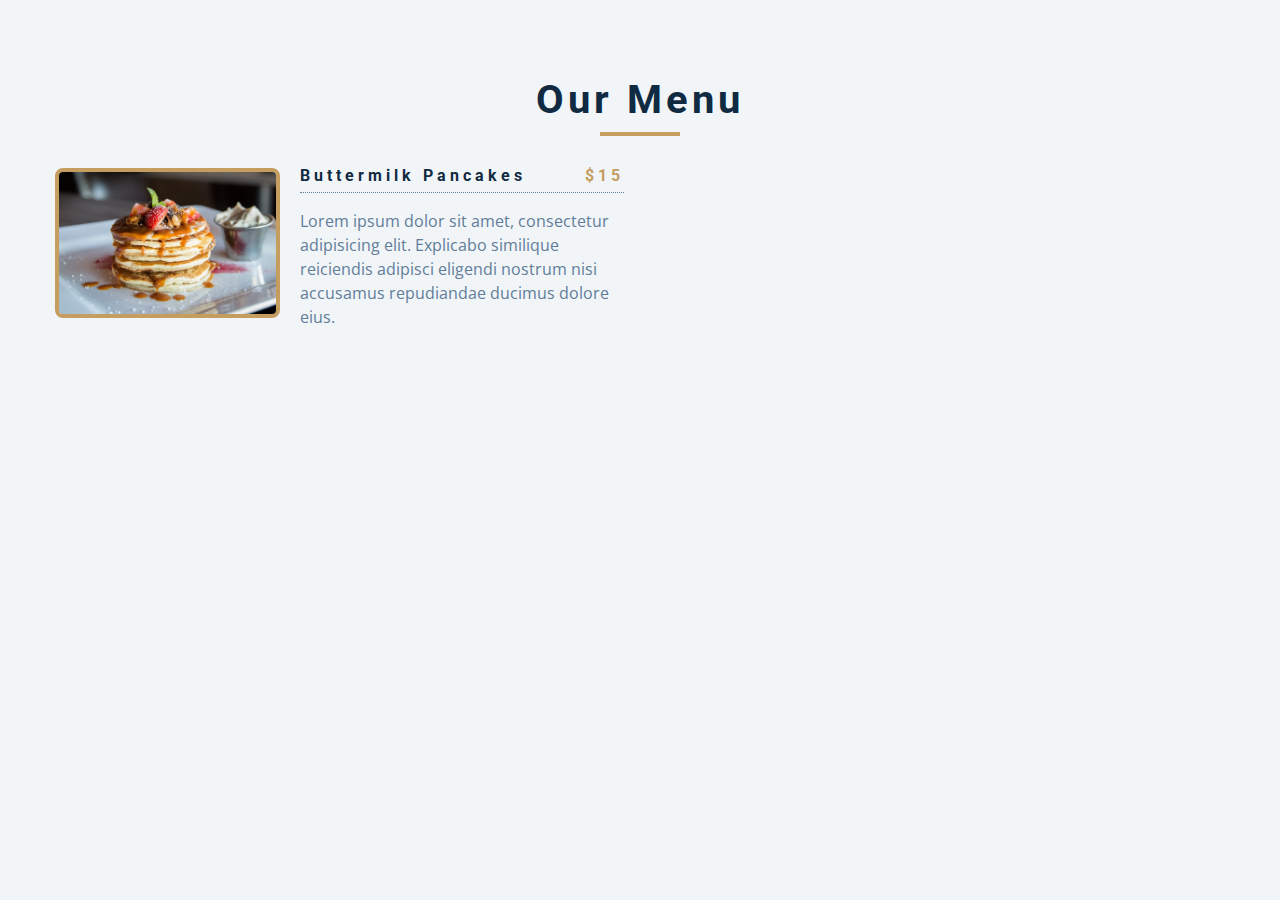
==== 07-menu-app/index.html @ 6a260614 "menu app UI built" ====
<!DOCTYPE html>
<html lang="en">
  <head>
    <meta charset="UTF-8" />
    <meta name="viewport" content="width=device-width, initial-scale=1.0" />
    <title>Starter</title>
    <!-- font-awesome -->
    <link
      rel="stylesheet"
      href="https://cdnjs.cloudflare.com/ajax/libs/font-awesome/5.14.0/css/all.min.css"
    />
    <!-- styles -->
    <link rel="stylesheet" href="styles.css" />
  </head>
  <body>
    <section class="menu">
      <!-- title -->
      <div class="title">
        <h2>Our menu</h2>
        <div class="underline"></div>
      </div>
      <!-- filter buttons -->
      <!-- menu items -->
      <div class="section-center">
        <!-- single item -->
        <article class="menu-item">
          <img src="./menu-item.jpeg" class="photo" alt="menu item" />
          <div class="item-info">
            <header>
              <h4>buttermilk pancakes</h4>
              <h4 class="price">$15</h4>
            </header>
            <p class="item-text">
              Lorem ipsum dolor sit amet, consectetur adipisicing elit.
              Explicabo similique reiciendis adipisci eligendi nostrum nisi
              accusamus repudiandae ducimus dolore eius.
            </p>
          </div>
        </article>
        <!-- end of single item -->
      </div>
    </section>
    <!-- javascript -->
    <script src="app.js"></script>
  </body>
</html>
---- 07-menu-app/styles.css ----
/*
=============== 
Fonts
===============
*/
@import url("https://fonts.googleapis.com/css?family=Open+Sans|Roboto:400,700&display=swap");

/*
=============== 
Variables
===============
*/

:root {
  /* dark shades of primary color*/
  --clr-primary-1: hsl(205, 86%, 17%);
  --clr-primary-2: hsl(205, 77%, 27%);
  --clr-primary-3: hsl(205, 72%, 37%);
  --clr-primary-4: hsl(205, 63%, 48%);
  /* primary/main color */
  --clr-primary-5: #49a6e9;
  /* lighter shades of primary color */
  --clr-primary-6: hsl(205, 89%, 70%);
  --clr-primary-7: hsl(205, 90%, 76%);
  --clr-primary-8: hsl(205, 86%, 81%);
  --clr-primary-9: hsl(205, 90%, 88%);
  --clr-primary-10: hsl(205, 100%, 96%);
  /* darkest grey - used for headings */
  --clr-grey-1: hsl(209, 61%, 16%);
  --clr-grey-2: hsl(211, 39%, 23%);
  --clr-grey-3: hsl(209, 34%, 30%);
  --clr-grey-4: hsl(209, 28%, 39%);
  /* grey used for paragraphs */
  --clr-grey-5: hsl(210, 22%, 49%);
  --clr-grey-6: hsl(209, 23%, 60%);
  --clr-grey-7: hsl(211, 27%, 70%);
  --clr-grey-8: hsl(210, 31%, 80%);
  --clr-grey-9: hsl(212, 33%, 89%);
  --clr-grey-10: hsl(210, 36%, 96%);
  --clr-white: #fff;
  --clr-red-dark: hsl(360, 67%, 44%);
  --clr-red-light: hsl(360, 71%, 66%);
  --clr-green-dark: hsl(125, 67%, 44%);
  --clr-green-light: hsl(125, 71%, 66%);
  --clr-gold: #c59d5f;
  --clr-black: #222;
  --ff-primary: "Roboto", sans-serif;
  --ff-secondary: "Open Sans", sans-serif;
  --transition: all 0.3s linear;
  --spacing: 0.25rem;
  --radius: 0.5rem;
  --light-shadow: 0 5px 15px rgba(0, 0, 0, 0.1);
  --dark-shadow: 0 5px 15px rgba(0, 0, 0, 0.2);
  --max-width: 1170px;
  --fixed-width: 620px;
}
/*
=============== 
Global Styles
===============
*/

*,
::after,
::before {
  margin: 0;
  padding: 0;
  box-sizing: border-box;
}
body {
  font-family: var(--ff-secondary);
  background: var(--clr-grey-10);
  color: var(--clr-grey-1);
  line-height: 1.5;
  font-size: 0.875rem;
}
ul {
  list-style-type: none;
}
a {
  text-decoration: none;
}
img:not(.logo) {
  width: 100%;
}
img {
  display: block;
}

h1,
h2,
h3,
h4 {
  letter-spacing: var(--spacing);
  text-transform: capitalize;
  line-height: 1.25;
  margin-bottom: 0.75rem;
  font-family: var(--ff-primary);
}
h1 {
  font-size: 3rem;
}
h2 {
  font-size: 2rem;
}
h3 {
  font-size: 1.25rem;
}
h4 {
  font-size: 0.875rem;
}
p {
  margin-bottom: 1.25rem;
  color: var(--clr-grey-5);
}
@media screen and (min-width: 800px) {
  h1 {
    font-size: 4rem;
  }
  h2 {
    font-size: 2.5rem;
  }
  h3 {
    font-size: 1.75rem;
  }
  h4 {
    font-size: 1rem;
  }
  body {
    font-size: 1rem;
  }
  h1,
  h2,
  h3,
  h4 {
    line-height: 1;
  }
}
/*  global classes */

.btn {
  text-transform: uppercase;
  background: transparent;
  color: var(--clr-black);
  padding: 0.375rem 0.75rem;
  letter-spacing: var(--spacing);
  display: inline-block;
  transition: var(--transition);
  font-size: 0.875rem;
  border: 2px solid var(--clr-black);
  cursor: pointer;
  box-shadow: 0 1px 3px rgba(0, 0, 0, 0.2);
  border-radius: var(--radius);
}
.btn:hover {
  color: var(--clr-white);
  background: var(--clr-black);
}
/* section */
.section {
  padding: 5rem 0;
}

main {
  min-height: 100vh;
  display: grid;
  place-items: center;
}
/*
=============== 
Menu
===============
*/

.menu {
  padding: 5rem 0;
}
.title {
  text-align: center;
  margin-bottom: 2rem;
}
.underline {
  width: 5rem;
  height: 0.25rem;
  background: var(--clr-gold);
  margin-left: auto;
  margin-right: auto;
}
.btn-container {
  margin-bottom: 4rem;
  display: flex;
  justify-content: center;
}
.filter-btn {
  background: transparent;
  border-color: var(--clr-gold);
  font-size: 1rem;
  text-transform: capitalize;
  margin: 0 0.5rem;
  letter-spacing: 1px;
  border-radius: var(--radius);
  padding: 0.375rem 0.75rem;
  color: var(--clr-gold);
  cursor: pointer;
  transition: var(--transition);
}
.filter-btn:hover {
  background: var(--clr-gold);
  color: var(--clr-white);
}
.section-center {
  width: 90vw;
  margin: 0 auto;
  max-width: 1170px;
  display: grid;
  gap: 3rem 2rem;
  justify-items: center;
}
.menu-item {
  display: grid;
  gap: 1rem 2rem;
  max-width: 25rem;
}
.photo {
  object-fit: cover;
  height: 200px;
  border: 0.25rem solid var(--clr-gold);
  border-radius: var(--radius);
}
.item-info header {
  display: flex;
  justify-content: space-between;
  border-bottom: 0.5px dotted var(--clr-grey-5);
}
.item-info h4 {
  margin-bottom: 0.5rem;
}
.price {
  color: var(--clr-gold);
}
.item-text {
  margin-bottom: 0;
  padding-top: 1rem;
}

@media screen and (min-width: 768px) {
  .menu-item {
    grid-template-columns: 225px 1fr;
    gap: 0 1.25rem;
    max-width: 40rem;
  }
  .photo {
    height: 175px;
  }
}
@media screen and (min-width: 1200px) {
  .section-center {
    width: 95vw;
    grid-template-columns: 1fr 1fr;
  }
  .photo {
    height: 150px;
  }
}
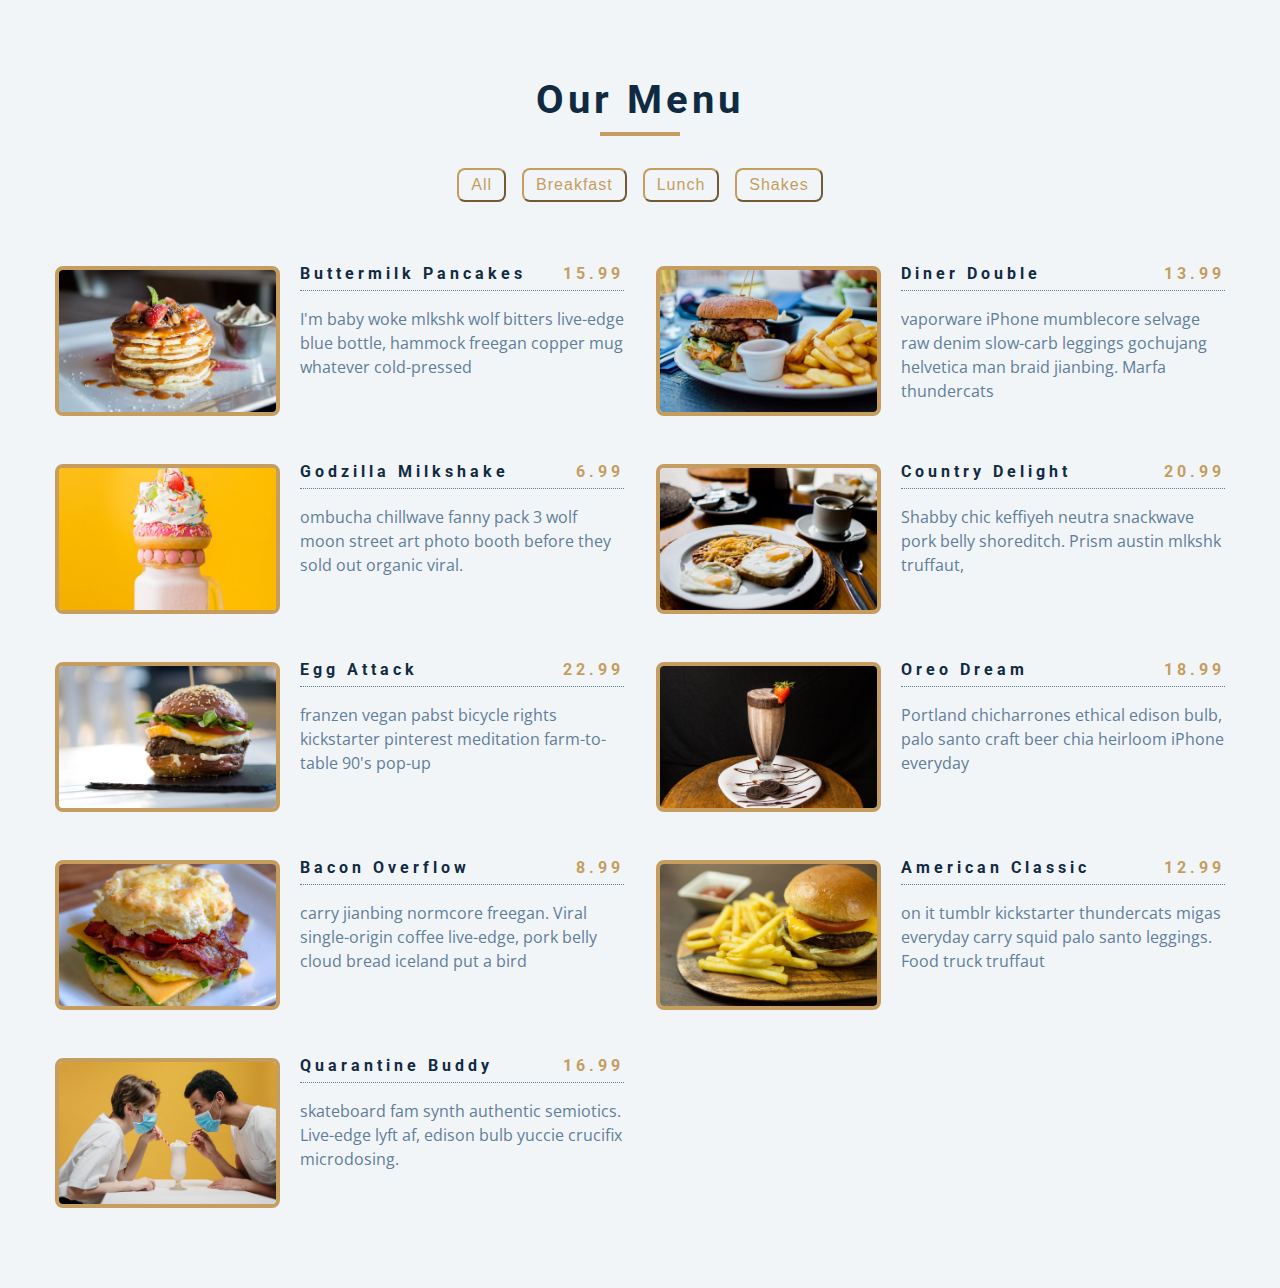
==== commit aae72965: "filter functionality complete" ====
--- a/07-menu-app/index.html
+++ b/07-menu-app/index.html
@@ -20,6 +20,16 @@
         <div class="underline"></div>
       </div>
       <!-- filter buttons -->
+      <div class="btn-container">
+        <button class="filter-btn" type="button" data-id="all">all</button>
+        <button class="filter-btn" type="button" data-id="breakfast">
+          breakfast
+        </button>
+        <button class="filter-btn" type="button" data-id="lunch">lunch</button>
+        <button class="filter-btn" type="button" data-id="shakes">
+          shakes
+        </button>
+      </div>
       <!-- menu items -->
       <div class="section-center">
         <!-- single item -->
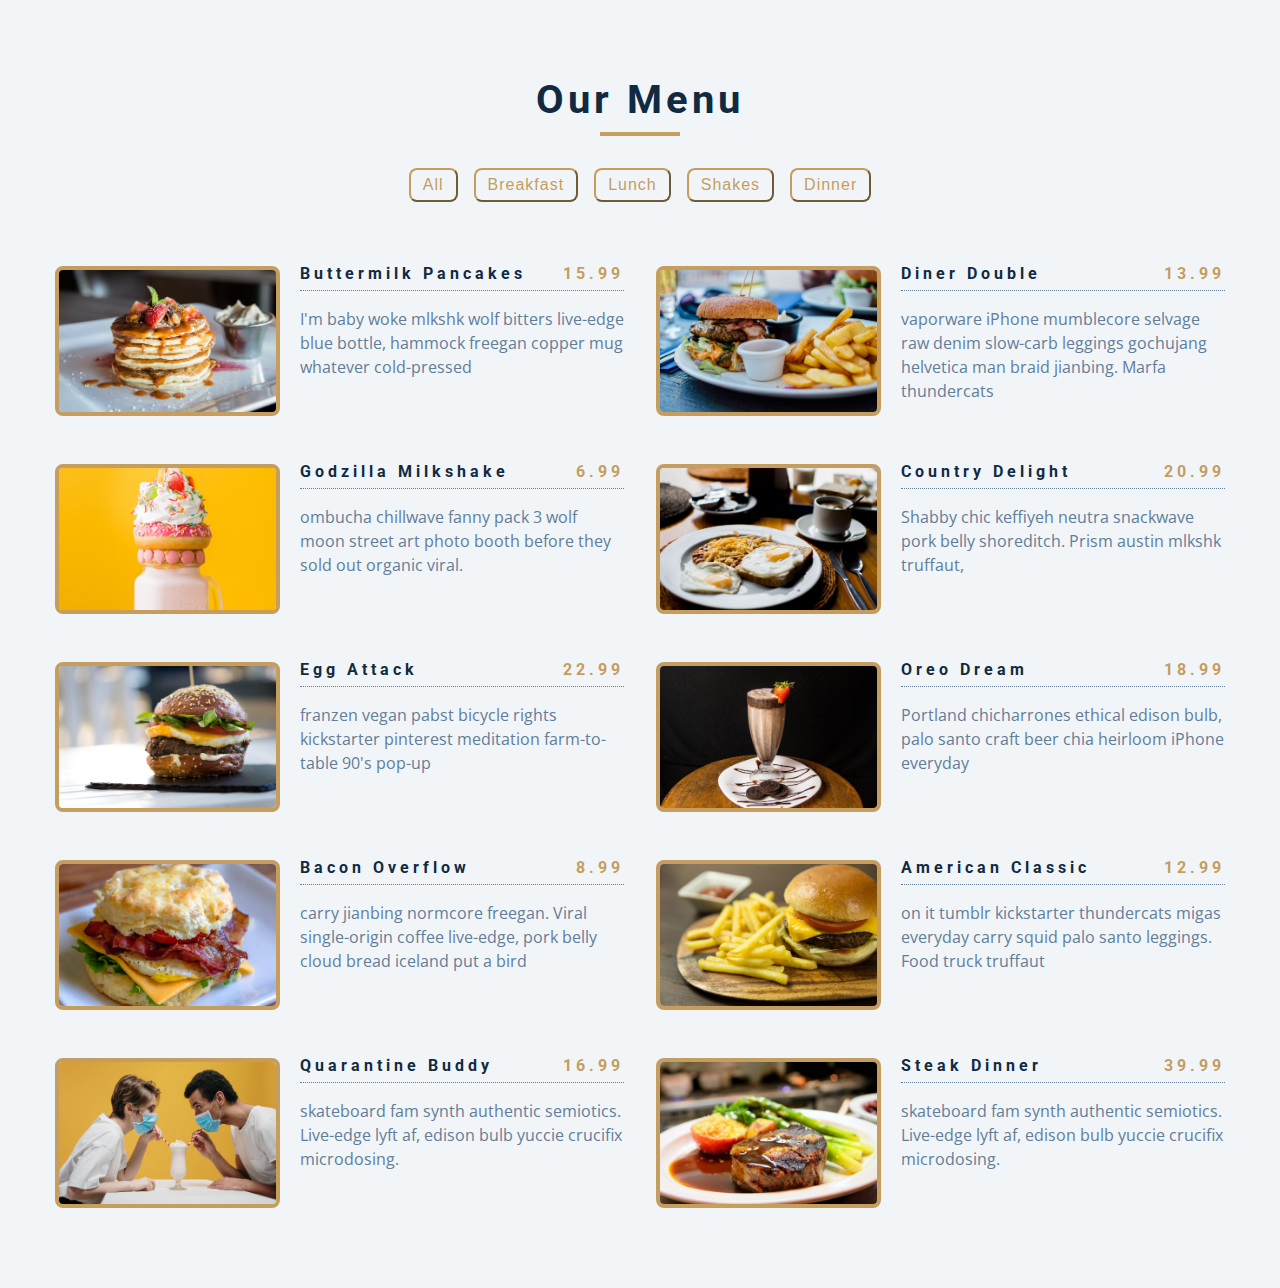
==== commit 083e012b: "categories added dynamically" ====
--- a/07-menu-app/index.html
+++ b/07-menu-app/index.html
@@ -3,7 +3,7 @@
   <head>
     <meta charset="UTF-8" />
     <meta name="viewport" content="width=device-width, initial-scale=1.0" />
-    <title>Starter</title>
+    <title>menu-filter website</title>
     <!-- font-awesome -->
     <link
       rel="stylesheet"
@@ -21,19 +21,19 @@
       </div>
       <!-- filter buttons -->
       <div class="btn-container">
-        <button class="filter-btn" type="button" data-id="all">all</button>
+        <!-- <button class="filter-btn" type="button" data-id="all">all</button>
         <button class="filter-btn" type="button" data-id="breakfast">
           breakfast
         </button>
         <button class="filter-btn" type="button" data-id="lunch">lunch</button>
         <button class="filter-btn" type="button" data-id="shakes">
           shakes
-        </button>
+        </button> -->
       </div>
       <!-- menu items -->
       <div class="section-center">
         <!-- single item -->
-        <article class="menu-item">
+        <!-- <article class="menu-item">
           <img src="./menu-item.jpeg" class="photo" alt="menu item" />
           <div class="item-info">
             <header>
@@ -46,7 +46,7 @@
               accusamus repudiandae ducimus dolore eius.
             </p>
           </div>
-        </article>
+        </article> -->
         <!-- end of single item -->
       </div>
     </section>
